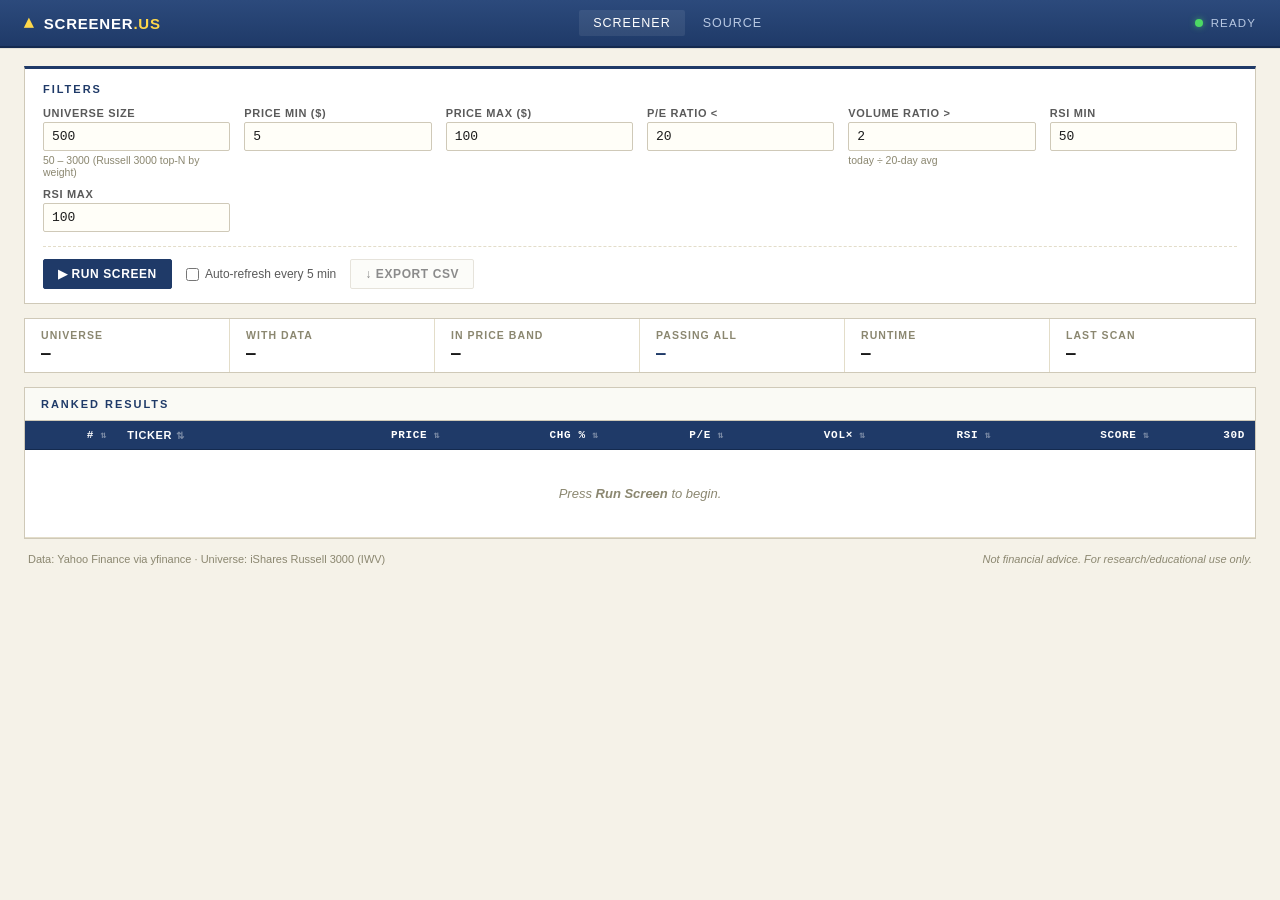
==== templates/index.html @ 5ebdbfc1 "Initial commit" ====
<!doctype html>
<html lang="en">
<head>
  <meta charset="utf-8" />
  <meta name="viewport" content="width=device-width, initial-scale=1" />
  <title>US Stock Screener</title>
  <link rel="stylesheet" href="/static/styles.css" />
</head>
<body>
  <header class="top-bar">
    <div class="brand">
      <span class="logo">▴</span>
      <span class="brand-name">SCREENER<span class="brand-suffix">.US</span></span>
    </div>
    <nav class="top-nav">
      <a class="active" href="/">Screener</a>
      <a href="https://github.com/" target="_blank" rel="noopener">Source</a>
    </nav>
    <div class="status" id="status">
      <span class="dot"></span>
      <span id="status-text">Ready</span>
    </div>
  </header>

  <main class="container">
    <section class="filters">
      <div class="filters-title">FILTERS</div>
      <div class="filter-grid">
        <label class="filter">
          <span class="label">Universe size</span>
          <input type="number" id="universe_size" value="500" min="50" max="3000" step="50" />
          <span class="hint">50 – 3000 (Russell 3000 top-N by weight)</span>
        </label>

        <label class="filter">
          <span class="label">Price min ($)</span>
          <input type="number" id="price_min" value="5" min="0.5" step="0.5" />
        </label>
        <label class="filter">
          <span class="label">Price max ($)</span>
          <input type="number" id="price_max" value="100" min="0.5" step="0.5" />
        </label>

        <label class="filter">
          <span class="label">P/E ratio &lt;</span>
          <input type="number" id="pe_max" value="20" min="1" step="0.5" />
        </label>

        <label class="filter">
          <span class="label">Volume ratio &gt;</span>
          <input type="number" id="vol_ratio_min" value="2" min="1" step="0.1" />
          <span class="hint">today ÷ 20-day avg</span>
        </label>

        <label class="filter">
          <span class="label">RSI min</span>
          <input type="number" id="rsi_min" value="50" min="0" max="100" step="1" />
        </label>
        <label class="filter">
          <span class="label">RSI max</span>
          <input type="number" id="rsi_max" value="100" min="0" max="100" step="1" />
        </label>
      </div>

      <div class="actions">
        <button id="run-btn" class="btn btn-primary">▶ Run Screen</button>
        <label class="checkbox">
          <input type="checkbox" id="auto-refresh" />
          <span>Auto-refresh every 5 min</span>
        </label>
        <button id="export-btn" class="btn btn-secondary" disabled>↓ Export CSV</button>
      </div>
    </section>

    <section class="stats" id="stats">
      <div class="stat"><span class="stat-label">Universe</span><span class="stat-value" id="stat-universe">—</span></div>
      <div class="stat"><span class="stat-label">With data</span><span class="stat-value" id="stat-with-data">—</span></div>
      <div class="stat"><span class="stat-label">In price band</span><span class="stat-value" id="stat-band">—</span></div>
      <div class="stat"><span class="stat-label">Passing all</span><span class="stat-value highlight" id="stat-passing">—</span></div>
      <div class="stat"><span class="stat-label">Runtime</span><span class="stat-value" id="stat-runtime">—</span></div>
      <div class="stat"><span class="stat-label">Last scan</span><span class="stat-value" id="stat-time">—</span></div>
    </section>

    <section class="results">
      <div class="results-header">
        <span class="results-title">RANKED RESULTS</span>
        <span class="results-meta" id="results-meta"></span>
      </div>
      <div class="table-wrap">
        <table id="results-table">
          <thead>
            <tr>
              <th data-sort="rank" class="sortable num">#</th>
              <th data-sort="ticker" class="sortable">Ticker</th>
              <th data-sort="price" class="sortable num">Price</th>
              <th data-sort="change_pct" class="sortable num">Chg %</th>
              <th data-sort="pe_ratio" class="sortable num">P/E</th>
              <th data-sort="volume_ratio" class="sortable num">Vol×</th>
              <th data-sort="rsi" class="sortable num">RSI</th>
              <th data-sort="score" class="sortable num">Score</th>
              <th class="num">30d</th>
            </tr>
          </thead>
          <tbody id="results-tbody">
            <tr class="empty"><td colspan="9">Press <strong>Run Screen</strong> to begin.</td></tr>
          </tbody>
        </table>
      </div>
    </section>

    <footer class="footer">
      <span>Data: Yahoo Finance via yfinance · Universe: iShares Russell 3000 (IWV)</span>
      <span class="disclaimer">Not financial advice. For research/educational use only.</span>
    </footer>
  </main>

  <div id="overlay" class="overlay hidden">
    <div class="overlay-card">
      <div class="overlay-spinner"></div>
      <div class="overlay-text" id="overlay-text">Scanning…</div>
      <div class="overlay-sub" id="overlay-sub">This may take a few minutes</div>
    </div>
  </div>

  <script src="/static/app.js"></script>
</body>
</html>
---- static/styles.css ----
/* ============================================================
   US Stock Screener — Finviz-inspired styling
   - Cream background (#f7f4e9 → softer than pure white)
   - Navy header bar
   - Dense data table with monospace numerics
   - Red / green for price change
   ============================================================ */

:root {
  --bg: #f5f2e8;
  --panel: #ffffff;
  --panel-alt: #fafaf5;
  --border: #cfc9b8;
  --border-soft: #e3ddc9;
  --ink: #1a1a1a;
  --ink-soft: #5a5a5a;
  --muted: #8b8770;

  --nav-bg: #1f3a68;
  --nav-bg-2: #2c4a7c;
  --nav-fg: #ffffff;
  --nav-fg-dim: #b8c8e2;

  --accent: #1f3a68;
  --accent-hover: #2c4a7c;

  --up: #009933;
  --up-bg: #e6f5ea;
  --down: #cc0033;
  --down-bg: #fbe7eb;

  --score-bar: #1f3a68;
  --rsi-bar: #8b7d3a;

  --row-hover: #f0ebd8;
}

* { box-sizing: border-box; }

html, body {
  margin: 0;
  padding: 0;
  background: var(--bg);
  color: var(--ink);
  font-family: "Helvetica Neue", Arial, sans-serif;
  font-size: 13px;
  -webkit-font-smoothing: antialiased;
}

.num,
input[type="number"],
.mono {
  font-family: "SF Mono", Menlo, Consolas, "Courier New", monospace;
  font-variant-numeric: tabular-nums;
}

/* ====== Top bar ====== */
.top-bar {
  display: flex;
  align-items: center;
  justify-content: space-between;
  background: linear-gradient(180deg, var(--nav-bg-2) 0%, var(--nav-bg) 100%);
  color: var(--nav-fg);
  padding: 0 24px;
  height: 48px;
  border-bottom: 2px solid #142a4f;
  box-shadow: 0 1px 0 rgba(0,0,0,0.08);
}

.brand {
  display: flex;
  align-items: center;
  gap: 10px;
  font-weight: 700;
  letter-spacing: 0.06em;
}
.brand .logo {
  font-size: 18px;
  color: #ffd84a;
  transform: translateY(-1px);
}
.brand-name { font-size: 15px; }
.brand-suffix { color: #ffd84a; }

.top-nav { display: flex; gap: 4px; }
.top-nav a {
  color: var(--nav-fg-dim);
  text-decoration: none;
  padding: 6px 14px;
  font-size: 12.5px;
  text-transform: uppercase;
  letter-spacing: 0.08em;
  border-radius: 2px;
}
.top-nav a.active,
.top-nav a:hover {
  color: var(--nav-fg);
  background: rgba(255,255,255,0.08);
}

.status {
  display: flex;
  align-items: center;
  gap: 8px;
  font-size: 11.5px;
  text-transform: uppercase;
  letter-spacing: 0.1em;
  color: var(--nav-fg-dim);
}
.status .dot {
  width: 8px; height: 8px; border-radius: 50%;
  background: #4cd964;
  box-shadow: 0 0 6px rgba(76,217,100,0.6);
}
.status.busy .dot { background: #ffaa33; box-shadow: 0 0 6px rgba(255,170,51,0.7); animation: pulse 1.2s ease-in-out infinite; }
.status.error .dot { background: #ff453a; box-shadow: 0 0 6px rgba(255,69,58,0.6); }
@keyframes pulse {
  0%, 100% { opacity: 1; }
  50% { opacity: 0.4; }
}

/* ====== Container ====== */
.container {
  max-width: 1400px;
  margin: 0 auto;
  padding: 18px 24px 40px;
}

/* ====== Filters ====== */
.filters {
  background: var(--panel);
  border: 1px solid var(--border);
  border-top: 3px solid var(--accent);
  padding: 14px 18px;
  margin-bottom: 14px;
}
.filters-title {
  font-size: 11px;
  font-weight: 700;
  letter-spacing: 0.18em;
  color: var(--accent);
  margin-bottom: 12px;
}
.filter-grid {
  display: grid;
  grid-template-columns: repeat(auto-fit, minmax(160px, 1fr));
  gap: 10px 14px;
}
.filter {
  display: flex;
  flex-direction: column;
  gap: 3px;
}
.filter .label {
  font-size: 11px;
  text-transform: uppercase;
  letter-spacing: 0.06em;
  color: var(--ink-soft);
  font-weight: 600;
}
.filter input[type="number"] {
  border: 1px solid var(--border);
  background: #fffef8;
  padding: 6px 8px;
  font-size: 13px;
  border-radius: 2px;
  color: var(--ink);
  width: 100%;
}
.filter input[type="number"]:focus {
  outline: none;
  border-color: var(--accent);
  box-shadow: 0 0 0 2px rgba(31,58,104,0.15);
}
.filter .hint {
  font-size: 10.5px;
  color: var(--muted);
}

.actions {
  display: flex;
  align-items: center;
  gap: 14px;
  margin-top: 14px;
  padding-top: 12px;
  border-top: 1px dashed var(--border-soft);
}
.btn {
  border: 1px solid var(--border);
  background: var(--panel-alt);
  color: var(--ink);
  font-size: 12px;
  padding: 7px 14px;
  font-weight: 600;
  letter-spacing: 0.05em;
  text-transform: uppercase;
  cursor: pointer;
  border-radius: 2px;
  transition: background 0.1s, color 0.1s, transform 0.05s;
}
.btn:hover:not(:disabled) { background: var(--row-hover); }
.btn:active:not(:disabled) { transform: translateY(1px); }
.btn:disabled { opacity: 0.5; cursor: not-allowed; }

.btn-primary {
  background: var(--accent);
  color: #fff;
  border-color: var(--accent);
}
.btn-primary:hover:not(:disabled) { background: var(--accent-hover); border-color: var(--accent-hover); }

.checkbox {
  display: flex;
  align-items: center;
  gap: 6px;
  font-size: 12px;
  color: var(--ink-soft);
  user-select: none;
}
.checkbox input { margin: 0; }

/* ====== Stats row ====== */
.stats {
  display: flex;
  flex-wrap: wrap;
  gap: 0;
  background: var(--panel);
  border: 1px solid var(--border);
  margin-bottom: 14px;
}
.stat {
  flex: 1 1 140px;
  padding: 10px 16px;
  border-right: 1px solid var(--border-soft);
  display: flex;
  flex-direction: column;
  gap: 2px;
}
.stat:last-child { border-right: none; }
.stat-label {
  font-size: 10.5px;
  text-transform: uppercase;
  letter-spacing: 0.1em;
  color: var(--muted);
  font-weight: 600;
}
.stat-value {
  font-family: "SF Mono", Menlo, Consolas, monospace;
  font-variant-numeric: tabular-nums;
  font-size: 16px;
  font-weight: 700;
  color: var(--ink);
}
.stat-value.highlight { color: var(--accent); }

/* ====== Results table ====== */
.results {
  background: var(--panel);
  border: 1px solid var(--border);
}
.results-header {
  display: flex;
  justify-content: space-between;
  align-items: center;
  padding: 10px 16px;
  background: var(--panel-alt);
  border-bottom: 1px solid var(--border);
}
.results-title {
  font-size: 11px;
  font-weight: 700;
  letter-spacing: 0.18em;
  color: var(--accent);
}
.results-meta {
  font-size: 11.5px;
  color: var(--muted);
}

.table-wrap {
  overflow-x: auto;
  max-height: 65vh;
  overflow-y: auto;
}

table {
  width: 100%;
  border-collapse: collapse;
}

thead th {
  position: sticky;
  top: 0;
  background: var(--accent);
  color: #fff;
  padding: 8px 10px;
  font-size: 11px;
  font-weight: 600;
  letter-spacing: 0.06em;
  text-transform: uppercase;
  text-align: left;
  border-bottom: 1px solid #142a4f;
  white-space: nowrap;
  z-index: 1;
}
thead th.num { text-align: right; }
thead th.sortable { cursor: pointer; user-select: none; }
thead th.sortable:hover { background: var(--accent-hover); }
thead th.sortable::after {
  content: " ⇅";
  opacity: 0.4;
  font-size: 10px;
}
thead th.sort-asc::after { content: " ▲"; opacity: 1; }
thead th.sort-desc::after { content: " ▼"; opacity: 1; }

tbody tr {
  border-bottom: 1px solid var(--border-soft);
}
tbody tr:hover { background: var(--row-hover); }
tbody tr.empty td {
  text-align: center;
  padding: 36px 16px;
  color: var(--muted);
  font-style: italic;
}

tbody td {
  padding: 6px 10px;
  font-size: 13px;
  white-space: nowrap;
}
tbody td.num { text-align: right; }
tbody td.ticker {
  font-weight: 700;
  color: var(--accent);
}
tbody td.ticker a { color: inherit; text-decoration: none; }
tbody td.ticker a:hover { text-decoration: underline; }
tbody td.rank { color: var(--muted); }

.chg-up   { color: var(--up);   font-weight: 600; }
.chg-down { color: var(--down); font-weight: 600; }

/* RSI / Score progress cells */
.bar-cell {
  position: relative;
  min-width: 110px;
}
.bar-cell .bar-track {
  position: absolute;
  inset: 4px 10px;
  background: rgba(0,0,0,0.05);
  border-radius: 1px;
}
.bar-cell .bar-fill {
  position: absolute;
  inset: 0;
  background: var(--score-bar);
  border-radius: 1px;
}
.bar-cell .bar-fill.rsi { background: var(--rsi-bar); }
.bar-cell .bar-value {
  position: relative;
  z-index: 1;
  text-shadow: 0 1px 0 rgba(255,255,255,0.85);
  font-weight: 600;
}

/* Sparkline */
.spark {
  display: inline-block;
  width: 90px;
  height: 22px;
  vertical-align: middle;
}
.spark path {
  fill: none;
  stroke: var(--accent);
  stroke-width: 1.4;
}
.spark .spark-area {
  fill: rgba(31,58,104,0.10);
  stroke: none;
}

/* ====== Footer ====== */
.footer {
  display: flex;
  justify-content: space-between;
  margin-top: 14px;
  font-size: 11px;
  color: var(--muted);
  padding: 0 4px;
}
.footer .disclaimer { font-style: italic; }

/* ====== Overlay (scanning) ====== */
.overlay {
  position: fixed;
  inset: 0;
  background: rgba(20, 20, 20, 0.45);
  display: flex;
  align-items: center;
  justify-content: center;
  z-index: 100;
  backdrop-filter: blur(2px);
}
.overlay.hidden { display: none; }
.overlay-card {
  background: var(--panel);
  border: 1px solid var(--border);
  border-top: 3px solid var(--accent);
  padding: 28px 36px;
  text-align: center;
  min-width: 280px;
  box-shadow: 0 12px 32px rgba(0,0,0,0.2);
}
.overlay-spinner {
  width: 32px; height: 32px;
  border: 3px solid var(--border);
  border-top-color: var(--accent);
  border-radius: 50%;
  margin: 0 auto 14px;
  animation: spin 0.8s linear infinite;
}
@keyframes spin { to { transform: rotate(360deg); } }
.overlay-text {
  font-size: 14px;
  font-weight: 700;
  color: var(--ink);
  margin-bottom: 4px;
}
.overlay-sub {
  font-size: 11.5px;
  color: var(--muted);
}

/* ====== Responsive ====== */
@media (max-width: 720px) {
  .container { padding: 12px; }
  .top-bar { padding: 0 12px; height: 44px; }
  .brand-name { font-size: 13px; }
  .top-nav { display: none; }
  .filter-grid { grid-template-columns: 1fr 1fr; }
  .stats .stat { flex-basis: 50%; border-bottom: 1px solid var(--border-soft); }
  .actions { flex-wrap: wrap; }
  thead th, tbody td { padding: 5px 6px; font-size: 12px; }
}
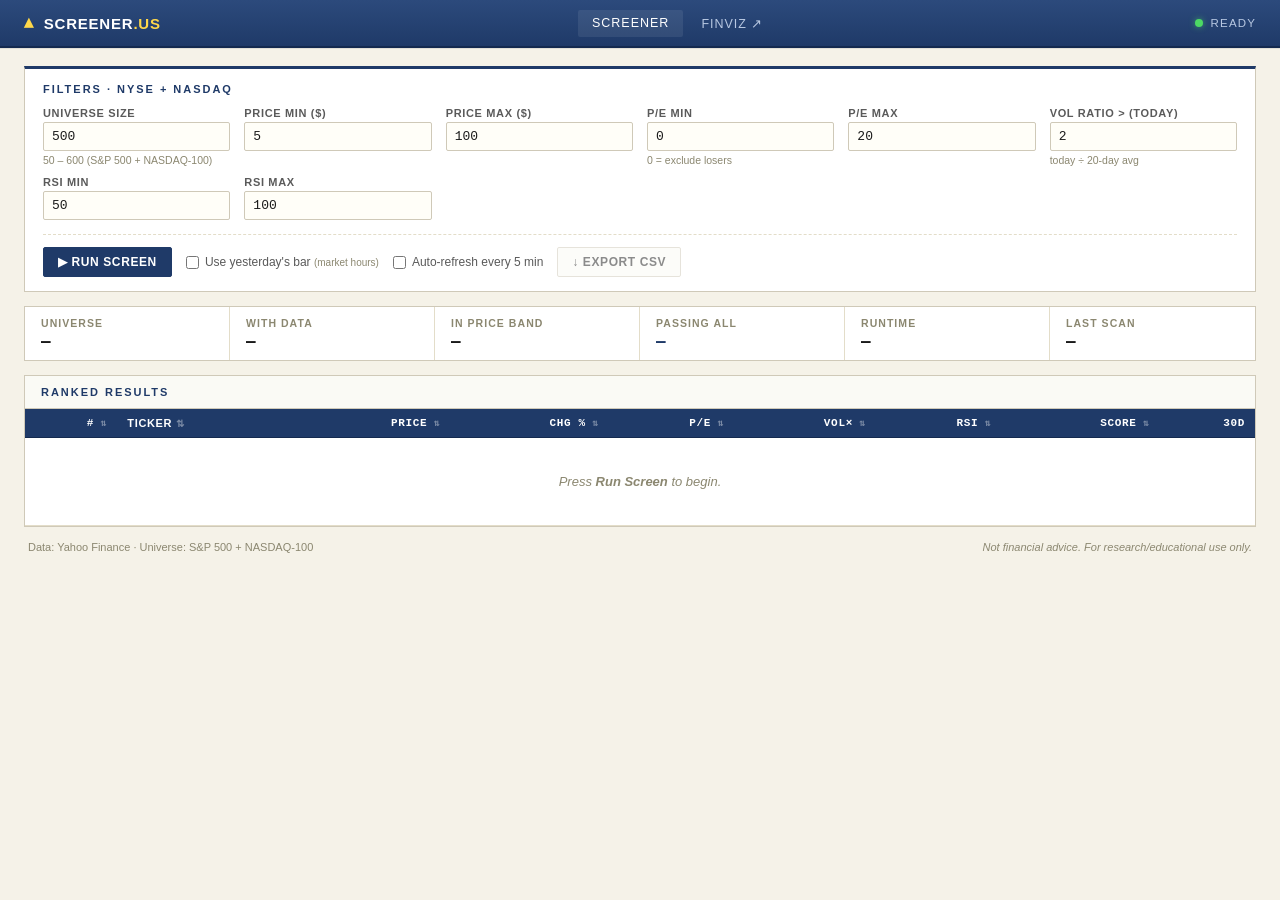
==== commit 5f40928f: "Switch to S&P+NASDAQ universe, add P/E min, add yesterday/today vol toggle" ====
--- a/templates/index.html
+++ b/templates/index.html
@@ -14,7 +14,7 @@
     </div>
     <nav class="top-nav">
       <a class="active" href="/">Screener</a>
-      <a href="https://github.com/" target="_blank" rel="noopener">Source</a>
+      <a href="https://finviz.com/screener.ashx" target="_blank" rel="noopener">Finviz ↗</a>
     </nav>
     <div class="status" id="status">
       <span class="dot"></span>
@@ -24,12 +24,12 @@
 
   <main class="container">
     <section class="filters">
-      <div class="filters-title">FILTERS</div>
+      <div class="filters-title">FILTERS · NYSE + NASDAQ</div>
       <div class="filter-grid">
         <label class="filter">
           <span class="label">Universe size</span>
-          <input type="number" id="universe_size" value="500" min="50" max="3000" step="50" />
-          <span class="hint">50 – 3000 (Russell 3000 top-N by weight)</span>
+          <input type="number" id="universe_size" value="500" min="50" max="600" step="50" />
+          <span class="hint">50 – 600 (S&amp;P 500 + NASDAQ-100)</span>
         </label>
 
         <label class="filter">
@@ -42,14 +42,19 @@
         </label>
 
         <label class="filter">
-          <span class="label">P/E ratio &lt;</span>
-          <input type="number" id="pe_max" value="20" min="1" step="0.5" />
+          <span class="label">P/E min</span>
+          <input type="number" id="pe_min" value="0" min="-100" step="0.5" />
+          <span class="hint">0 = exclude losers</span>
+        </label>
+        <label class="filter">
+          <span class="label">P/E max</span>
+          <input type="number" id="pe_max" value="20" min="0" step="0.5" />
         </label>
 
         <label class="filter">
-          <span class="label">Volume ratio &gt;</span>
-          <input type="number" id="vol_ratio_min" value="2" min="1" step="0.1" />
-          <span class="hint">today ÷ 20-day avg</span>
+          <span class="label">Vol ratio &gt; <span id="vol-label-day">(today)</span></span>
+          <input type="number" id="vol_ratio_min" value="2" min="0.1" step="0.1" />
+          <span class="hint" id="vol-hint">today ÷ 20-day avg</span>
         </label>
 
         <label class="filter">
@@ -64,6 +69,10 @@
 
       <div class="actions">
         <button id="run-btn" class="btn btn-primary">▶ Run Screen</button>
+        <label class="checkbox" title="Use yesterday's complete daily bar instead of today's partial bar. Recommended during US market hours (9:30 AM – 4 PM ET).">
+          <input type="checkbox" id="use_yesterday" />
+          <span>Use yesterday's bar <small style="color:#8b8770">(market hours)</small></span>
+        </label>
         <label class="checkbox">
           <input type="checkbox" id="auto-refresh" />
           <span>Auto-refresh every 5 min</span>
@@ -109,7 +118,7 @@
     </section>
 
     <footer class="footer">
-      <span>Data: Yahoo Finance via yfinance · Universe: iShares Russell 3000 (IWV)</span>
+      <span>Data: Yahoo Finance · Universe: S&amp;P 500 + NASDAQ-100</span>
       <span class="disclaimer">Not financial advice. For research/educational use only.</span>
     </footer>
   </main>
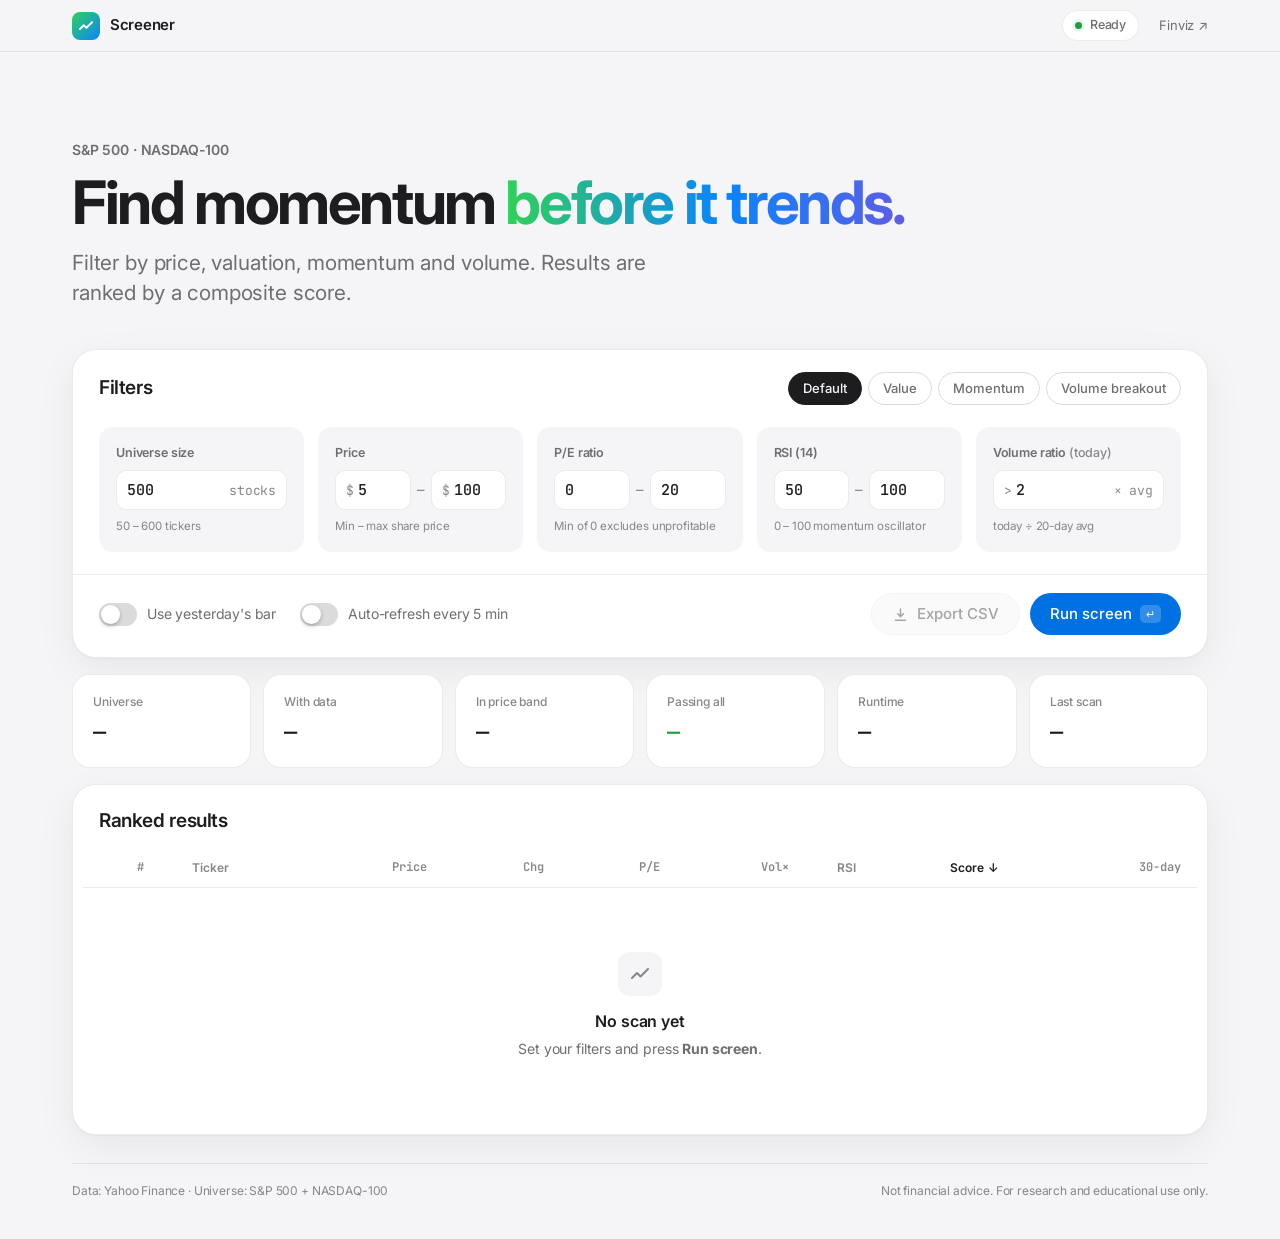
==== commit 7cf6c748: "Add files via upload" ====
--- a/templates/index.html
+++ b/templates/index.html
@@ -3,97 +3,153 @@
 <head>
   <meta charset="utf-8" />
   <meta name="viewport" content="width=device-width, initial-scale=1" />
+  <meta name="color-scheme" content="dark light" />
   <title>US Stock Screener</title>
+  <meta name="description" content="Screen S&P 500 and NASDAQ-100 stocks by price, P/E, RSI and volume, ranked by a composite score." />
+  <link rel="icon" href="data:image/svg+xml,%3Csvg xmlns='http://www.w3.org/2000/svg' viewBox='0 0 32 32'%3E%3Crect width='32' height='32' rx='8' fill='%230a84ff'/%3E%3Cpath d='M7 21l6-6 4 4 8-9' fill='none' stroke='white' stroke-width='3' stroke-linecap='round' stroke-linejoin='round'/%3E%3C/svg%3E" />
+  <link rel="preconnect" href="https://fonts.googleapis.com" />
+  <link rel="preconnect" href="https://fonts.gstatic.com" crossorigin />
+  <link href="https://fonts.googleapis.com/css2?family=Inter:wght@400;500;600;700&family=JetBrains+Mono:wght@400;500&display=swap" rel="stylesheet" />
   <link rel="stylesheet" href="/static/styles.css" />
 </head>
 <body>
-  <header class="top-bar">
-    <div class="brand">
-      <span class="logo">▴</span>
-      <span class="brand-name">SCREENER<span class="brand-suffix">.US</span></span>
-    </div>
-    <nav class="top-nav">
-      <a class="active" href="/">Screener</a>
-      <a href="https://finviz.com/screener.ashx" target="_blank" rel="noopener">Finviz ↗</a>
-    </nav>
-    <div class="status" id="status">
-      <span class="dot"></span>
-      <span id="status-text">Ready</span>
+  <!-- Header -->
+  <header class="topbar">
+    <div class="topbar__inner">
+      <a class="brand" href="/">
+        <span class="brand__mark" aria-hidden="true">
+          <svg viewBox="0 0 24 24"><path d="M4 16l5-5 3.5 3.5L20 7"/></svg>
+        </span>
+        <span class="brand__name">Screener</span>
+      </a>
+      <div class="topbar__right">
+        <div class="status" id="status" role="status" aria-live="polite">
+          <span class="dot"></span>
+          <span id="status-text">Ready</span>
+        </div>
+        <a class="topbar__link" href="https://finviz.com/screener.ashx" target="_blank" rel="noopener">Finviz ↗</a>
+      </div>
     </div>
   </header>
 
   <main class="container">
-    <section class="filters">
-      <div class="filters-title">FILTERS · NYSE + NASDAQ</div>
-      <div class="filter-grid">
-        <label class="filter">
-          <span class="label">Universe size</span>
-          <input type="number" id="universe_size" value="500" min="50" max="600" step="50" />
-          <span class="hint">50 – 600 (S&amp;P 500 + NASDAQ-100)</span>
-        </label>
+    <!-- Intro -->
+    <section class="intro">
+      <p class="eyebrow">S&amp;P 500 · NASDAQ-100</p>
+      <h1>Find momentum <span class="grad">before it trends.</span></h1>
+      <p class="intro__sub">Filter by price, valuation, momentum and volume. Results are ranked by a composite score.</p>
+    </section>
 
-        <label class="filter">
-          <span class="label">Price min ($)</span>
-          <input type="number" id="price_min" value="5" min="0.5" step="0.5" />
-        </label>
-        <label class="filter">
-          <span class="label">Price max ($)</span>
-          <input type="number" id="price_max" value="100" min="0.5" step="0.5" />
-        </label>
-
-        <label class="filter">
-          <span class="label">P/E min</span>
-          <input type="number" id="pe_min" value="0" min="-100" step="0.5" />
-          <span class="hint">0 = exclude losers</span>
-        </label>
-        <label class="filter">
-          <span class="label">P/E max</span>
-          <input type="number" id="pe_max" value="20" min="0" step="0.5" />
-        </label>
-
-        <label class="filter">
-          <span class="label">Vol ratio &gt; <span id="vol-label-day">(today)</span></span>
-          <input type="number" id="vol_ratio_min" value="2" min="0.1" step="0.1" />
-          <span class="hint" id="vol-hint">today ÷ 20-day avg</span>
-        </label>
-
-        <label class="filter">
-          <span class="label">RSI min</span>
-          <input type="number" id="rsi_min" value="50" min="0" max="100" step="1" />
-        </label>
-        <label class="filter">
-          <span class="label">RSI max</span>
-          <input type="number" id="rsi_max" value="100" min="0" max="100" step="1" />
-        </label>
+    <!-- Filters -->
+    <section class="card filters" aria-labelledby="filters-title">
+      <div class="card__head">
+        <h2 id="filters-title">Filters</h2>
+        <div class="presets" role="group" aria-label="Filter presets">
+          <button class="chip is-active" data-preset="default" type="button">Default</button>
+          <button class="chip" data-preset="value" type="button">Value</button>
+          <button class="chip" data-preset="momentum" type="button">Momentum</button>
+          <button class="chip" data-preset="breakout" type="button">Volume breakout</button>
+        </div>
       </div>
 
+      <div class="filter-grid">
+        <div class="fgroup">
+          <span class="fgroup__label">Universe size</span>
+          <div class="field field--solo">
+            <input type="number" id="universe_size" value="500" min="50" max="600" step="50" inputmode="numeric" />
+            <span class="field__unit">stocks</span>
+          </div>
+          <span class="fgroup__hint">50 – 600 tickers</span>
+        </div>
+
+        <div class="fgroup">
+          <span class="fgroup__label">Price</span>
+          <div class="range">
+            <label class="field"><span class="field__unit field__unit--pre">$</span><input type="number" id="price_min" value="5" min="0.5" step="0.5" aria-label="Price min" /></label>
+            <span class="range__dash">–</span>
+            <label class="field"><span class="field__unit field__unit--pre">$</span><input type="number" id="price_max" value="100" min="0.5" step="0.5" aria-label="Price max" /></label>
+          </div>
+          <span class="fgroup__hint">Min – max share price</span>
+        </div>
+
+        <div class="fgroup">
+          <span class="fgroup__label">P/E ratio</span>
+          <div class="range">
+            <label class="field"><input type="number" id="pe_min" value="0" min="-100" step="0.5" aria-label="P/E min" /></label>
+            <span class="range__dash">–</span>
+            <label class="field"><input type="number" id="pe_max" value="20" min="0" step="0.5" aria-label="P/E max" /></label>
+          </div>
+          <span class="fgroup__hint">Min of 0 excludes unprofitable</span>
+        </div>
+
+        <div class="fgroup">
+          <span class="fgroup__label">RSI (14)</span>
+          <div class="range">
+            <label class="field"><input type="number" id="rsi_min" value="50" min="0" max="100" step="1" aria-label="RSI min" /></label>
+            <span class="range__dash">–</span>
+            <label class="field"><input type="number" id="rsi_max" value="100" min="0" max="100" step="1" aria-label="RSI max" /></label>
+          </div>
+          <span class="fgroup__hint">0 – 100 momentum oscillator</span>
+        </div>
+
+        <div class="fgroup">
+          <span class="fgroup__label">Volume ratio <span id="vol-label-day">(today)</span></span>
+          <div class="field field--solo">
+            <span class="field__unit field__unit--pre">&gt;</span>
+            <input type="number" id="vol_ratio_min" value="2" min="0.1" step="0.1" aria-label="Minimum volume ratio" />
+            <span class="field__unit">× avg</span>
+          </div>
+          <span class="fgroup__hint" id="vol-hint">today ÷ 20-day avg</span>
+        </div>
+      </div>
+
+      <p class="form-error" id="form-error" role="alert" hidden></p>
+
       <div class="actions">
-        <button id="run-btn" class="btn btn-primary">▶ Run Screen</button>
-        <label class="checkbox" title="Use yesterday's complete daily bar instead of today's partial bar. Recommended during US market hours (9:30 AM – 4 PM ET).">
-          <input type="checkbox" id="use_yesterday" />
-          <span>Use yesterday's bar <small style="color:#8b8770">(market hours)</small></span>
-        </label>
-        <label class="checkbox">
-          <input type="checkbox" id="auto-refresh" />
-          <span>Auto-refresh every 5 min</span>
-        </label>
-        <button id="export-btn" class="btn btn-secondary" disabled>↓ Export CSV</button>
+        <div class="toggles">
+          <label class="switch" title="Use yesterday's complete daily bar instead of today's partial bar. Recommended during US market hours (9:30 AM – 4 PM ET).">
+            <input type="checkbox" id="use_yesterday" />
+            <span class="switch__track" aria-hidden="true"></span>
+            <span>Use yesterday's bar <small id="market-note"></small></span>
+          </label>
+          <label class="switch">
+            <input type="checkbox" id="auto-refresh" />
+            <span class="switch__track" aria-hidden="true"></span>
+            <span>Auto-refresh every 5 min</span>
+          </label>
+        </div>
+        <div class="buttons">
+          <button id="export-btn" class="btn btn--ghost" type="button" disabled>
+            <svg viewBox="0 0 24 24" aria-hidden="true"><path d="M12 4v11m0 0l-4-4m4 4l4-4M5 20h14"/></svg>
+            Export CSV
+          </button>
+          <button id="run-btn" class="btn btn--primary" type="button">
+            <span class="btn__label">Run screen</span>
+            <kbd>↵</kbd>
+          </button>
+        </div>
       </div>
     </section>
 
-    <section class="stats" id="stats">
-      <div class="stat"><span class="stat-label">Universe</span><span class="stat-value" id="stat-universe">—</span></div>
-      <div class="stat"><span class="stat-label">With data</span><span class="stat-value" id="stat-with-data">—</span></div>
-      <div class="stat"><span class="stat-label">In price band</span><span class="stat-value" id="stat-band">—</span></div>
-      <div class="stat"><span class="stat-label">Passing all</span><span class="stat-value highlight" id="stat-passing">—</span></div>
-      <div class="stat"><span class="stat-label">Runtime</span><span class="stat-value" id="stat-runtime">—</span></div>
-      <div class="stat"><span class="stat-label">Last scan</span><span class="stat-value" id="stat-time">—</span></div>
+    <!-- Stats -->
+    <section class="stats" id="stats" aria-label="Scan summary">
+      <div class="stat"><span class="stat__label">Universe</span><span class="stat__value" id="stat-universe">—</span></div>
+      <div class="stat"><span class="stat__label">With data</span><span class="stat__value" id="stat-with-data">—</span></div>
+      <div class="stat"><span class="stat__label">In price band</span><span class="stat__value" id="stat-band">—</span></div>
+      <div class="stat stat--accent"><span class="stat__label">Passing all</span><span class="stat__value" id="stat-passing">—</span></div>
+      <div class="stat"><span class="stat__label">Runtime</span><span class="stat__value" id="stat-runtime">—</span></div>
+      <div class="stat"><span class="stat__label">Last scan</span><span class="stat__value" id="stat-time">—</span></div>
     </section>
 
-    <section class="results">
-      <div class="results-header">
-        <span class="results-title">RANKED RESULTS</span>
-        <span class="results-meta" id="results-meta"></span>
+    <!-- Results -->
+    <section class="card results" aria-labelledby="results-title">
+      <div class="card__head">
+        <h2 id="results-title">Ranked results</h2>
+        <span class="results__meta" id="results-meta"></span>
+      </div>
+      <div class="progress" id="progress" hidden>
+        <div class="progress__bar"></div>
+        <div class="progress__text"><span id="progress-text">Fetching prices and fundamentals…</span><span id="progress-timer" class="mono">0s</span></div>
       </div>
       <div class="table-wrap">
         <table id="results-table">
@@ -102,16 +158,22 @@
               <th data-sort="rank" class="sortable num">#</th>
               <th data-sort="ticker" class="sortable">Ticker</th>
               <th data-sort="price" class="sortable num">Price</th>
-              <th data-sort="change_pct" class="sortable num">Chg %</th>
+              <th data-sort="change_pct" class="sortable num">Chg</th>
               <th data-sort="pe_ratio" class="sortable num">P/E</th>
               <th data-sort="volume_ratio" class="sortable num">Vol×</th>
-              <th data-sort="rsi" class="sortable num">RSI</th>
-              <th data-sort="score" class="sortable num">Score</th>
-              <th class="num">30d</th>
+              <th data-sort="rsi" class="sortable">RSI</th>
+              <th data-sort="score" class="sortable">Score</th>
+              <th class="num">30-day</th>
             </tr>
           </thead>
           <tbody id="results-tbody">
-            <tr class="empty"><td colspan="9">Press <strong>Run Screen</strong> to begin.</td></tr>
+            <tr class="empty"><td colspan="9">
+              <div class="empty__inner">
+                <svg viewBox="0 0 24 24" aria-hidden="true"><path d="M4 16l5-5 3.5 3.5L20 7"/></svg>
+                <strong>No scan yet</strong>
+                <span>Set your filters and press <b>Run screen</b>.</span>
+              </div>
+            </td></tr>
           </tbody>
         </table>
       </div>
@@ -119,17 +181,11 @@
 
     <footer class="footer">
       <span>Data: Yahoo Finance · Universe: S&amp;P 500 + NASDAQ-100</span>
-      <span class="disclaimer">Not financial advice. For research/educational use only.</span>
+      <span>Not financial advice. For research and educational use only.</span>
     </footer>
   </main>
 
-  <div id="overlay" class="overlay hidden">
-    <div class="overlay-card">
-      <div class="overlay-spinner"></div>
-      <div class="overlay-text" id="overlay-text">Scanning…</div>
-      <div class="overlay-sub" id="overlay-sub">This may take a few minutes</div>
-    </div>
-  </div>
+  <div class="toast" id="toast" role="alert" aria-live="assertive"></div>
 
   <script src="/static/app.js"></script>
 </body>
--- a/static/styles.css
+++ b/static/styles.css
@@ -1,449 +1,572 @@
 /* ============================================================
-   US Stock Screener — Finviz-inspired styling
-   - Cream background (#f7f4e9 → softer than pure white)
-   - Navy header bar
-   - Dense data table with monospace numerics
-   - Red / green for price change
+   US Stock Screener — Apple-inspired styling
+   Dark by default, light when the OS asks for it.
    ============================================================ */
 
 :root {
-  --bg: #f5f2e8;
-  --panel: #ffffff;
-  --panel-alt: #fafaf5;
-  --border: #cfc9b8;
-  --border-soft: #e3ddc9;
-  --ink: #1a1a1a;
-  --ink-soft: #5a5a5a;
-  --muted: #8b8770;
-
-  --nav-bg: #1f3a68;
-  --nav-bg-2: #2c4a7c;
-  --nav-fg: #ffffff;
-  --nav-fg-dim: #b8c8e2;
-
-  --accent: #1f3a68;
-  --accent-hover: #2c4a7c;
-
-  --up: #009933;
-  --up-bg: #e6f5ea;
-  --down: #cc0033;
-  --down-bg: #fbe7eb;
-
-  --score-bar: #1f3a68;
-  --rsi-bar: #8b7d3a;
-
-  --row-hover: #f0ebd8;
-}
-
-* { box-sizing: border-box; }
-
-html, body {
-  margin: 0;
-  padding: 0;
+  --bg: #000;
+  --bg-elev: #111113;
+  --card: #161618;
+  --card-2: #1d1d20;
+  --line: rgba(255, 255, 255, .08);
+  --line-strong: rgba(255, 255, 255, .14);
+  --text: #f5f5f7;
+  --text-2: #a1a1a6;
+  --text-3: #6e6e73;
+
+  --blue: #0a84ff;
+  --blue-hover: #409cff;
+  --up: #30d158;
+  --up-bg: rgba(48, 209, 88, .14);
+  --down: #ff453a;
+  --down-bg: rgba(255, 69, 58, .14);
+  --grad: linear-gradient(90deg, #30d158, #0a84ff 55%, #5e5ce6);
+
+  --radius: 24px;
+  --radius-sm: 14px;
+  --ease: cubic-bezier(.22, 1, .36, 1);
+  --mono: "JetBrains Mono", "SF Mono", ui-monospace, Menlo, Consolas, monospace;
+  --sans: -apple-system, BlinkMacSystemFont, "SF Pro Text", "Inter", "Segoe UI", Roboto, sans-serif;
+  --shadow: 0 1px 0 rgba(255, 255, 255, .04) inset, 0 20px 50px rgba(0, 0, 0, .35);
+}
+
+@media (prefers-color-scheme: light) {
+  :root {
+    --bg: #f5f5f7;
+    --bg-elev: #fbfbfd;
+    --card: #ffffff;
+    --card-2: #f5f5f7;
+    --line: rgba(0, 0, 0, .08);
+    --line-strong: rgba(0, 0, 0, .14);
+    --text: #1d1d1f;
+    --text-2: #6e6e73;
+    --text-3: #86868b;
+    --blue: #0071e3;
+    --blue-hover: #0077ed;
+    --up: #1f9d45;
+    --up-bg: rgba(31, 157, 69, .1);
+    --down: #d70015;
+    --down-bg: rgba(215, 0, 21, .08);
+    --shadow: 0 1px 2px rgba(0, 0, 0, .04), 0 12px 40px rgba(0, 0, 0, .06);
+  }
+}
+
+* { box-sizing: border-box; margin: 0; padding: 0; }
+
+html { scroll-behavior: smooth; }
+
+body {
   background: var(--bg);
-  color: var(--ink);
-  font-family: "Helvetica Neue", Arial, sans-serif;
-  font-size: 13px;
+  color: var(--text);
+  font-family: var(--sans);
+  font-size: 15px;
+  line-height: 1.47;
+  letter-spacing: -0.01em;
   -webkit-font-smoothing: antialiased;
-}
-
+  min-height: 100vh;
+}
+
+a { color: inherit; text-decoration: none; }
+button { font: inherit; color: inherit; }
+svg { display: block; }
+
+.mono,
 .num,
-input[type="number"],
-.mono {
-  font-family: "SF Mono", Menlo, Consolas, "Courier New", monospace;
+input[type="number"] {
+  font-family: var(--mono);
   font-variant-numeric: tabular-nums;
-}
-
-/* ====== Top bar ====== */
-.top-bar {
+  letter-spacing: 0;
+}
+
+.container { max-width: 1180px; margin: 0 auto; padding: 0 22px 40px; }
+
+/* ================= Top bar ================= */
+.topbar {
+  position: sticky;
+  top: 0;
+  z-index: 50;
+  height: 52px;
+  background: color-mix(in srgb, var(--bg) 72%, transparent);
+  backdrop-filter: saturate(180%) blur(20px);
+  -webkit-backdrop-filter: saturate(180%) blur(20px);
+  border-bottom: 1px solid var(--line);
+}
+.topbar__inner {
+  max-width: 1180px;
+  height: 100%;
+  margin: 0 auto;
+  padding: 0 22px;
   display: flex;
   align-items: center;
   justify-content: space-between;
-  background: linear-gradient(180deg, var(--nav-bg-2) 0%, var(--nav-bg) 100%);
-  color: var(--nav-fg);
-  padding: 0 24px;
-  height: 48px;
-  border-bottom: 2px solid #142a4f;
-  box-shadow: 0 1px 0 rgba(0,0,0,0.08);
-}
-
-.brand {
-  display: flex;
-  align-items: center;
-  gap: 10px;
-  font-weight: 700;
-  letter-spacing: 0.06em;
-}
-.brand .logo {
-  font-size: 18px;
-  color: #ffd84a;
-  transform: translateY(-1px);
-}
-.brand-name { font-size: 15px; }
-.brand-suffix { color: #ffd84a; }
-
-.top-nav { display: flex; gap: 4px; }
-.top-nav a {
-  color: var(--nav-fg-dim);
-  text-decoration: none;
-  padding: 6px 14px;
-  font-size: 12.5px;
-  text-transform: uppercase;
-  letter-spacing: 0.08em;
-  border-radius: 2px;
-}
-.top-nav a.active,
-.top-nav a:hover {
-  color: var(--nav-fg);
-  background: rgba(255,255,255,0.08);
-}
+}
+.brand { display: flex; align-items: center; gap: 10px; font-weight: 600; letter-spacing: -0.02em; }
+.brand__mark {
+  width: 28px;
+  height: 28px;
+  border-radius: 8px;
+  display: grid;
+  place-items: center;
+  background: linear-gradient(135deg, #30d158, #0a84ff);
+}
+.brand__mark svg { width: 18px; fill: none; stroke: #fff; stroke-width: 2.6; stroke-linecap: round; stroke-linejoin: round; }
+.topbar__right { display: flex; align-items: center; gap: 20px; }
+.topbar__link { font-size: 13px; color: var(--text-2); transition: color .2s; }
+.topbar__link:hover { color: var(--text); }
 
 .status {
-  display: flex;
+  display: inline-flex;
   align-items: center;
   gap: 8px;
-  font-size: 11.5px;
-  text-transform: uppercase;
-  letter-spacing: 0.1em;
-  color: var(--nav-fg-dim);
-}
-.status .dot {
-  width: 8px; height: 8px; border-radius: 50%;
-  background: #4cd964;
-  box-shadow: 0 0 6px rgba(76,217,100,0.6);
-}
-.status.busy .dot { background: #ffaa33; box-shadow: 0 0 6px rgba(255,170,51,0.7); animation: pulse 1.2s ease-in-out infinite; }
-.status.error .dot { background: #ff453a; box-shadow: 0 0 6px rgba(255,69,58,0.6); }
-@keyframes pulse {
-  0%, 100% { opacity: 1; }
-  50% { opacity: 0.4; }
-}
-
-/* ====== Container ====== */
-.container {
-  max-width: 1400px;
-  margin: 0 auto;
-  padding: 18px 24px 40px;
-}
-
-/* ====== Filters ====== */
-.filters {
-  background: var(--panel);
-  border: 1px solid var(--border);
-  border-top: 3px solid var(--accent);
-  padding: 14px 18px;
-  margin-bottom: 14px;
-}
-.filters-title {
-  font-size: 11px;
+  padding: 5px 12px;
+  border-radius: 980px;
+  background: var(--card);
+  border: 1px solid var(--line);
+  font-size: 12.5px;
+  font-weight: 500;
+  color: var(--text-2);
+}
+.status .dot { width: 7px; height: 7px; border-radius: 50%; background: var(--up); box-shadow: 0 0 0 3px var(--up-bg); }
+.status.busy .dot { background: #ff9f0a; box-shadow: 0 0 0 3px rgba(255, 159, 10, .2); animation: blink 1s ease-in-out infinite; }
+.status.error .dot { background: var(--down); box-shadow: 0 0 0 3px var(--down-bg); }
+
+/* ================= Intro ================= */
+.intro { padding: clamp(48px, 8vw, 88px) 0 clamp(28px, 4vw, 40px); }
+.eyebrow { font-size: 14px; font-weight: 600; color: var(--text-2); margin-bottom: 10px; }
+.intro h1 {
+  font-size: clamp(2.2rem, 5.5vw, 3.75rem);
   font-weight: 700;
-  letter-spacing: 0.18em;
-  color: var(--accent);
-  margin-bottom: 12px;
-}
+  line-height: 1.05;
+  letter-spacing: -0.04em;
+}
+.grad { background: var(--grad); -webkit-background-clip: text; background-clip: text; color: transparent; }
+.intro__sub { margin-top: 14px; font-size: clamp(1.05rem, 1.8vw, 1.3rem); color: var(--text-2); max-width: 46ch; }
+
+/* ================= Cards ================= */
+.card {
+  background: var(--card);
+  border: 1px solid var(--line);
+  border-radius: var(--radius);
+  box-shadow: var(--shadow);
+}
+.card__head {
+  display: flex;
+  align-items: center;
+  justify-content: space-between;
+  flex-wrap: wrap;
+  gap: 12px;
+  padding: 22px 26px 0;
+}
+.card__head h2 { font-size: 19px; font-weight: 600; letter-spacing: -0.02em; }
+
+/* ================= Filters ================= */
+.presets { display: flex; flex-wrap: wrap; gap: 6px; }
+.chip {
+  border: 1px solid var(--line-strong);
+  background: transparent;
+  border-radius: 980px;
+  padding: 6px 14px;
+  font-size: 13px;
+  font-weight: 500;
+  color: var(--text-2);
+  cursor: pointer;
+  transition: background .25s, color .25s, border-color .25s;
+}
+.chip:hover { color: var(--text); border-color: var(--text-3); }
+.chip.is-active { background: var(--text); color: var(--bg); border-color: var(--text); }
+
 .filter-grid {
   display: grid;
-  grid-template-columns: repeat(auto-fit, minmax(160px, 1fr));
-  gap: 10px 14px;
-}
-.filter {
+  grid-template-columns: repeat(5, 1fr);
+  gap: 14px;
+  padding: 22px 26px 6px;
+}
+.fgroup {
   display: flex;
   flex-direction: column;
-  gap: 3px;
-}
-.filter .label {
+  gap: 8px;
+  padding: 16px;
+  background: var(--card-2);
+  border-radius: var(--radius-sm);
+  border: 1px solid transparent;
+  transition: border-color .25s;
+}
+.fgroup:focus-within { border-color: color-mix(in srgb, var(--blue) 55%, transparent); }
+.fgroup__label { font-size: 12.5px; font-weight: 600; color: var(--text-2); }
+.fgroup__label span { font-weight: 500; color: var(--text-3); }
+.fgroup__hint { font-size: 11.5px; color: var(--text-3); }
+
+.range { display: grid; grid-template-columns: 1fr auto 1fr; align-items: center; gap: 6px; }
+.range__dash { color: var(--text-3); }
+
+.field {
+  display: flex;
+  align-items: center;
+  gap: 4px;
+  min-width: 0;
+  padding: 0 10px;
+  height: 40px;
+  border-radius: 10px;
+  background: var(--card);
+  border: 1px solid var(--line);
+  transition: border-color .2s, box-shadow .2s;
+}
+.field:focus-within { border-color: var(--blue); box-shadow: 0 0 0 3px color-mix(in srgb, var(--blue) 25%, transparent); }
+.field.is-invalid { border-color: var(--down); box-shadow: 0 0 0 3px var(--down-bg); }
+.field__unit { font-family: var(--mono); font-size: 13px; color: var(--text-3); }
+.field input {
+  flex: 1;
+  min-width: 0;
+  width: 100%;
+  border: 0;
+  outline: 0;
+  background: transparent;
+  color: var(--text);
+  font-size: 15px;
+  font-weight: 500;
+}
+.field input::-webkit-inner-spin-button,
+.field input::-webkit-outer-spin-button { -webkit-appearance: none; margin: 0; }
+.field input[type="number"] { -moz-appearance: textfield; appearance: textfield; }
+
+.form-error {
+  margin: 10px 26px 0;
+  padding: 10px 14px;
+  border-radius: 10px;
+  background: var(--down-bg);
+  color: var(--down);
+  font-size: 13px;
+  font-weight: 500;
+}
+
+.actions {
+  display: flex;
+  align-items: center;
+  justify-content: space-between;
+  flex-wrap: wrap;
+  gap: 16px;
+  padding: 18px 26px 22px;
+  margin-top: 16px;
+  border-top: 1px solid var(--line);
+}
+.toggles { display: flex; flex-wrap: wrap; gap: 8px 24px; }
+.buttons { display: flex; gap: 10px; }
+
+/* iOS-style switch */
+.switch { display: inline-flex; align-items: center; gap: 10px; font-size: 14px; color: var(--text-2); cursor: pointer; user-select: none; }
+.switch input { position: absolute; opacity: 0; pointer-events: none; }
+.switch__track {
+  position: relative;
+  flex: none;
+  width: 38px;
+  height: 23px;
+  border-radius: 980px;
+  background: var(--line-strong);
+  transition: background .3s var(--ease);
+}
+.switch__track::after {
+  content: "";
+  position: absolute;
+  top: 2px;
+  left: 2px;
+  width: 19px;
+  height: 19px;
+  border-radius: 50%;
+  background: #fff;
+  box-shadow: 0 2px 4px rgba(0, 0, 0, .25);
+  transition: transform .3s var(--ease);
+}
+.switch input:checked + .switch__track { background: var(--up); }
+.switch input:checked + .switch__track::after { transform: translateX(15px); }
+.switch input:focus-visible + .switch__track { outline: 2px solid var(--blue); outline-offset: 2px; }
+.switch small { color: var(--text-3); font-size: 12px; }
+
+/* Buttons */
+.btn {
+  display: inline-flex;
+  align-items: center;
+  gap: 8px;
+  height: 42px;
+  padding: 0 20px;
+  border-radius: 980px;
+  border: 0;
+  font-size: 15px;
+  font-weight: 500;
+  cursor: pointer;
+  transition: background .25s, opacity .25s, transform .2s var(--ease);
+}
+.btn:active:not(:disabled) { transform: scale(.97); }
+.btn:disabled { opacity: .4; cursor: not-allowed; }
+.btn svg { width: 17px; fill: none; stroke: currentColor; stroke-width: 2; stroke-linecap: round; stroke-linejoin: round; }
+.btn--primary { background: var(--blue); color: #fff; }
+.btn--primary:hover:not(:disabled) { background: var(--blue-hover); }
+.btn--ghost { background: var(--card-2); color: var(--text); border: 1px solid var(--line); }
+.btn--ghost:hover:not(:disabled) { border-color: var(--line-strong); }
+.btn kbd {
+  font-family: var(--mono);
   font-size: 11px;
-  text-transform: uppercase;
-  letter-spacing: 0.06em;
-  color: var(--ink-soft);
-  font-weight: 600;
-}
-.filter input[type="number"] {
-  border: 1px solid var(--border);
-  background: #fffef8;
-  padding: 6px 8px;
-  font-size: 13px;
-  border-radius: 2px;
-  color: var(--ink);
-  width: 100%;
-}
-.filter input[type="number"]:focus {
-  outline: none;
-  border-color: var(--accent);
-  box-shadow: 0 0 0 2px rgba(31,58,104,0.15);
-}
-.filter .hint {
-  font-size: 10.5px;
-  color: var(--muted);
-}
-
-.actions {
-  display: flex;
-  align-items: center;
-  gap: 14px;
-  margin-top: 14px;
-  padding-top: 12px;
-  border-top: 1px dashed var(--border-soft);
-}
-.btn {
-  border: 1px solid var(--border);
-  background: var(--panel-alt);
-  color: var(--ink);
-  font-size: 12px;
-  padding: 7px 14px;
-  font-weight: 600;
-  letter-spacing: 0.05em;
-  text-transform: uppercase;
-  cursor: pointer;
-  border-radius: 2px;
-  transition: background 0.1s, color 0.1s, transform 0.05s;
-}
-.btn:hover:not(:disabled) { background: var(--row-hover); }
-.btn:active:not(:disabled) { transform: translateY(1px); }
-.btn:disabled { opacity: 0.5; cursor: not-allowed; }
-
-.btn-primary {
-  background: var(--accent);
-  color: #fff;
-  border-color: var(--accent);
-}
-.btn-primary:hover:not(:disabled) { background: var(--accent-hover); border-color: var(--accent-hover); }
-
-.checkbox {
-  display: flex;
-  align-items: center;
+  padding: 1px 6px;
+  border-radius: 5px;
+  background: rgba(255, 255, 255, .2);
+}
+.btn.is-loading .btn__label::before {
+  content: "";
+  display: inline-block;
+  width: 13px;
+  height: 13px;
+  margin-right: 8px;
+  vertical-align: -2px;
+  border-radius: 50%;
+  border: 2px solid rgba(255, 255, 255, .35);
+  border-top-color: #fff;
+  animation: spin .7s linear infinite;
+}
+
+/* ================= Stats ================= */
+.stats {
+  display: grid;
+  grid-template-columns: repeat(6, 1fr);
+  gap: 12px;
+  margin: 16px 0;
+}
+.stat {
+  display: flex;
+  flex-direction: column;
   gap: 6px;
-  font-size: 12px;
-  color: var(--ink-soft);
-  user-select: none;
-}
-.checkbox input { margin: 0; }
-
-/* ====== Stats row ====== */
-.stats {
-  display: flex;
-  flex-wrap: wrap;
-  gap: 0;
-  background: var(--panel);
-  border: 1px solid var(--border);
-  margin-bottom: 14px;
-}
-.stat {
-  flex: 1 1 140px;
-  padding: 10px 16px;
-  border-right: 1px solid var(--border-soft);
-  display: flex;
-  flex-direction: column;
-  gap: 2px;
-}
-.stat:last-child { border-right: none; }
-.stat-label {
-  font-size: 10.5px;
-  text-transform: uppercase;
-  letter-spacing: 0.1em;
-  color: var(--muted);
-  font-weight: 600;
-}
-.stat-value {
-  font-family: "SF Mono", Menlo, Consolas, monospace;
-  font-variant-numeric: tabular-nums;
-  font-size: 16px;
-  font-weight: 700;
-  color: var(--ink);
-}
-.stat-value.highlight { color: var(--accent); }
-
-/* ====== Results table ====== */
-.results {
-  background: var(--panel);
-  border: 1px solid var(--border);
-}
-.results-header {
-  display: flex;
-  justify-content: space-between;
-  align-items: center;
-  padding: 10px 16px;
-  background: var(--panel-alt);
-  border-bottom: 1px solid var(--border);
-}
-.results-title {
-  font-size: 11px;
-  font-weight: 700;
-  letter-spacing: 0.18em;
-  color: var(--accent);
-}
-.results-meta {
-  font-size: 11.5px;
-  color: var(--muted);
-}
-
-.table-wrap {
-  overflow-x: auto;
-  max-height: 65vh;
-  overflow-y: auto;
-}
-
-table {
-  width: 100%;
-  border-collapse: collapse;
-}
+  padding: 18px 20px;
+  background: var(--card);
+  border: 1px solid var(--line);
+  border-radius: 18px;
+}
+.stat__label { font-size: 12px; font-weight: 500; color: var(--text-3); }
+.stat__value { font-family: var(--mono); font-size: 22px; font-weight: 500; letter-spacing: -0.02em; }
+.stat--accent .stat__value { color: var(--up); }
+.stat__value.pop { animation: pop .5s var(--ease); }
+
+/* ================= Results ================= */
+.results { overflow: hidden; }
+.results__meta { font-size: 13px; color: var(--text-3); }
+
+.progress { padding: 16px 26px 0; }
+.progress__bar {
+  position: relative;
+  height: 4px;
+  border-radius: 4px;
+  background: var(--line);
+  overflow: hidden;
+}
+.progress__bar::after {
+  content: "";
+  position: absolute;
+  inset: 0;
+  width: 35%;
+  border-radius: 4px;
+  background: var(--grad);
+  animation: indeterminate 1.4s var(--ease) infinite;
+}
+.progress__text { display: flex; justify-content: space-between; margin-top: 8px; font-size: 12.5px; color: var(--text-3); }
+
+.table-wrap { overflow-x: auto; padding: 14px 10px 10px; }
+table { width: 100%; border-collapse: separate; border-spacing: 0; font-size: 14px; }
 
 thead th {
   position: sticky;
   top: 0;
-  background: var(--accent);
-  color: #fff;
-  padding: 8px 10px;
-  font-size: 11px;
+  padding: 10px 16px;
+  text-align: left;
+  font-size: 12px;
   font-weight: 600;
-  letter-spacing: 0.06em;
-  text-transform: uppercase;
-  text-align: left;
-  border-bottom: 1px solid #142a4f;
+  color: var(--text-3);
   white-space: nowrap;
-  z-index: 1;
+  border-bottom: 1px solid var(--line);
+  background: var(--card);
+  font-family: var(--sans);
+  letter-spacing: 0;
+  user-select: none;
 }
 thead th.num { text-align: right; }
-thead th.sortable { cursor: pointer; user-select: none; }
-thead th.sortable:hover { background: var(--accent-hover); }
-thead th.sortable::after {
-  content: " ⇅";
-  opacity: 0.4;
-  font-size: 10px;
-}
-thead th.sort-asc::after { content: " ▲"; opacity: 1; }
-thead th.sort-desc::after { content: " ▼"; opacity: 1; }
-
-tbody tr {
-  border-bottom: 1px solid var(--border-soft);
-}
-tbody tr:hover { background: var(--row-hover); }
-tbody tr.empty td {
-  text-align: center;
-  padding: 36px 16px;
-  color: var(--muted);
-  font-style: italic;
-}
-
-tbody td {
-  padding: 6px 10px;
+th.sortable { cursor: pointer; transition: color .2s; }
+th.sortable:hover { color: var(--text); }
+th.sortable::after { content: ""; display: inline-block; width: 1em; margin-left: 4px; opacity: 0; transition: opacity .2s; }
+th.sort-asc, th.sort-desc { color: var(--text); }
+th.sort-asc::after { content: "↑"; opacity: 1; }
+th.sort-desc::after { content: "↓"; opacity: 1; }
+
+tbody td { padding: 12px 16px; border-bottom: 1px solid var(--line); white-space: nowrap; }
+tbody td.num { text-align: right; }
+tbody tr:last-child td { border-bottom: 0; }
+tbody tr:not(.empty):not(.skeleton) { transition: background .2s; }
+tbody tr:not(.empty):not(.skeleton):hover td { background: var(--card-2); }
+tbody tr:hover td:first-child { border-radius: 12px 0 0 12px; }
+tbody tr:hover td:last-child { border-radius: 0 12px 12px 0; }
+tbody tr.row-in { animation: rowIn .5s var(--ease) both; animation-delay: calc(var(--i, 0) * 25ms); }
+
+.rank { color: var(--text-3); }
+.ticker a { font-weight: 600; letter-spacing: -0.01em; transition: color .2s; }
+.ticker a:hover { color: var(--blue); }
+
+.chg {
+  display: inline-block;
+  min-width: 72px;
+  padding: 3px 8px;
+  border-radius: 7px;
+  text-align: right;
+  font-family: var(--mono);
   font-size: 13px;
-  white-space: nowrap;
-}
-tbody td.num { text-align: right; }
-tbody td.ticker {
-  font-weight: 700;
-  color: var(--accent);
-}
-tbody td.ticker a { color: inherit; text-decoration: none; }
-tbody td.ticker a:hover { text-decoration: underline; }
-tbody td.rank { color: var(--muted); }
-
-.chg-up   { color: var(--up);   font-weight: 600; }
-.chg-down { color: var(--down); font-weight: 600; }
-
-/* RSI / Score progress cells */
-.bar-cell {
-  position: relative;
-  min-width: 110px;
-}
-.bar-cell .bar-track {
-  position: absolute;
-  inset: 4px 10px;
-  background: rgba(0,0,0,0.05);
-  border-radius: 1px;
-}
-.bar-cell .bar-fill {
-  position: absolute;
-  inset: 0;
-  background: var(--score-bar);
-  border-radius: 1px;
-}
-.bar-cell .bar-fill.rsi { background: var(--rsi-bar); }
-.bar-cell .bar-value {
-  position: relative;
-  z-index: 1;
-  text-shadow: 0 1px 0 rgba(255,255,255,0.85);
-  font-weight: 600;
-}
-
-/* Sparkline */
-.spark {
-  display: inline-block;
-  width: 90px;
-  height: 22px;
-  vertical-align: middle;
-}
-.spark path {
+  font-weight: 500;
+}
+.chg-up { color: var(--up); background: var(--up-bg); }
+.chg-down { color: var(--down); background: var(--down-bg); }
+
+.bar-cell { display: flex; align-items: center; gap: 10px; min-width: 130px; }
+.bar-track { flex: 1; height: 6px; border-radius: 6px; background: var(--line); overflow: hidden; }
+.bar-fill { height: 100%; border-radius: 6px; background: var(--grad); transform-origin: left; animation: grow .9s var(--ease) both; }
+.bar-fill.rsi { background: linear-gradient(90deg, #5e5ce6, #bf5af2); }
+.bar-value { min-width: 38px; text-align: right; font-size: 13px; color: var(--text-2); }
+
+.spark { width: 96px; height: 26px; margin-left: auto; overflow: visible; }
+.spark path { fill: none; stroke-width: 1.6; stroke-linecap: round; stroke-linejoin: round; vector-effect: non-scaling-stroke; }
+.spark.up path:last-child { stroke: var(--up); }
+.spark.down path:last-child { stroke: var(--down); }
+.spark .spark-area { stroke: none; }
+.spark.up .spark-area { fill: var(--up-bg); }
+.spark.down .spark-area { fill: var(--down-bg); }
+
+/* Empty + skeleton */
+tr.empty td { padding: 64px 16px; text-align: center; border: 0; white-space: normal; }
+.empty__inner { display: flex; flex-direction: column; align-items: center; gap: 6px; color: var(--text-2); }
+.empty__inner svg {
+  width: 44px;
+  height: 44px;
+  margin-bottom: 8px;
+  padding: 10px;
+  border-radius: 12px;
+  background: var(--card-2);
   fill: none;
-  stroke: var(--accent);
-  stroke-width: 1.4;
-}
-.spark .spark-area {
-  fill: rgba(31,58,104,0.10);
-  stroke: none;
-}
-
-/* ====== Footer ====== */
+  stroke: var(--text-3);
+  stroke-width: 2;
+  stroke-linecap: round;
+  stroke-linejoin: round;
+}
+.empty__inner strong { color: var(--text); font-size: 16px; font-weight: 600; }
+.empty__inner span { font-size: 14px; }
+
+.skeleton td { border-bottom: 1px solid var(--line); }
+.sk {
+  display: block;
+  height: 12px;
+  border-radius: 6px;
+  background: linear-gradient(90deg, var(--line) 0%, var(--line-strong) 50%, var(--line) 100%);
+  background-size: 200% 100%;
+  animation: shimmer 1.3s ease-in-out infinite;
+}
+.sk--sm { width: 24px; }
+.sk--md { width: 56px; }
+.sk--lg { width: 110px; }
+td.num .sk { margin-left: auto; }
+
+/* ================= Toast ================= */
+.toast {
+  position: fixed;
+  left: 50%;
+  bottom: 28px;
+  z-index: 100;
+  max-width: calc(100vw - 44px);
+  padding: 12px 18px;
+  border-radius: 14px;
+  background: color-mix(in srgb, var(--card-2) 88%, transparent);
+  border: 1px solid var(--line-strong);
+  backdrop-filter: blur(20px);
+  -webkit-backdrop-filter: blur(20px);
+  box-shadow: 0 20px 40px rgba(0, 0, 0, .3);
+  font-size: 14px;
+  font-weight: 500;
+  opacity: 0;
+  transform: translate(-50%, 16px);
+  pointer-events: none;
+  transition: opacity .35s var(--ease), transform .35s var(--ease);
+}
+.toast.is-shown { opacity: 1; transform: translate(-50%, 0); }
+.toast.is-error { color: var(--down); }
+
+/* ================= Footer ================= */
 .footer {
   display: flex;
   justify-content: space-between;
-  margin-top: 14px;
-  font-size: 11px;
-  color: var(--muted);
-  padding: 0 4px;
-}
-.footer .disclaimer { font-style: italic; }
-
-/* ====== Overlay (scanning) ====== */
-.overlay {
-  position: fixed;
-  inset: 0;
-  background: rgba(20, 20, 20, 0.45);
-  display: flex;
-  align-items: center;
-  justify-content: center;
-  z-index: 100;
-  backdrop-filter: blur(2px);
-}
-.overlay.hidden { display: none; }
-.overlay-card {
-  background: var(--panel);
-  border: 1px solid var(--border);
-  border-top: 3px solid var(--accent);
-  padding: 28px 36px;
-  text-align: center;
-  min-width: 280px;
-  box-shadow: 0 12px 32px rgba(0,0,0,0.2);
-}
-.overlay-spinner {
-  width: 32px; height: 32px;
-  border: 3px solid var(--border);
-  border-top-color: var(--accent);
-  border-radius: 50%;
-  margin: 0 auto 14px;
-  animation: spin 0.8s linear infinite;
-}
+  flex-wrap: wrap;
+  gap: 8px;
+  margin-top: 28px;
+  padding-top: 18px;
+  border-top: 1px solid var(--line);
+  font-size: 12px;
+  color: var(--text-3);
+}
+
+/* ================= Responsive ================= */
+@media (max-width: 1060px) {
+  .filter-grid { grid-template-columns: repeat(3, 1fr); }
+  .stats { grid-template-columns: repeat(3, 1fr); }
+}
+
+@media (max-width: 720px) {
+  .filter-grid { grid-template-columns: 1fr 1fr; padding: 18px 18px 4px; }
+  .fgroup:first-child { grid-column: 1 / -1; }
+  .card__head { padding: 18px 18px 0; }
+  .actions { padding: 16px 18px 18px; }
+  .buttons { width: 100%; }
+  .buttons .btn { flex: 1; justify-content: center; }
+  .btn kbd { display: none; }
+  .form-error { margin: 10px 18px 0; }
+  .progress { padding: 14px 18px 0; }
+  .topbar__link { display: none; }
+
+  /* Table → stacked cards */
+  .table-wrap { padding: 10px; }
+  thead { display: none; }
+  tbody tr:not(.empty):not(.skeleton) {
+    display: grid;
+    grid-template-columns: auto 1fr auto;
+    gap: 6px 12px;
+    align-items: center;
+    padding: 14px;
+    margin-bottom: 8px;
+    border-radius: 16px;
+    background: var(--card-2);
+  }
+  tbody tr td { padding: 0; border: 0; }
+  tbody tr:not(.empty):not(.skeleton):hover td { background: transparent; }
+  td.rank { grid-row: span 2; }
+  td.ticker a { font-size: 17px; }
+  td[data-label] { display: flex; justify-content: space-between; grid-column: 1 / -1; font-size: 13px; }
+  td[data-label]::before { content: attr(data-label); color: var(--text-3); font-family: var(--sans); }
+  td.cell-price { grid-column: auto; justify-self: end; }
+  td.cell-price::before { content: none; }
+  td.cell-chg { grid-column: 2 / -1; justify-content: flex-end; }
+  td.cell-chg::before { content: none; }
+  td.cell-spark { grid-column: 1 / -1; }
+  td.cell-spark::before { content: none; }
+  .spark { width: 100%; height: 34px; }
+  .bar-cell { min-width: 0; width: 60%; }
+  tbody tr.skeleton { display: block; padding: 10px 4px; }
+  tbody tr.skeleton td { display: none; }
+  tbody tr.skeleton td:nth-child(2) { display: block; }
+}
+
+@media (max-width: 420px) {
+  .filter-grid { grid-template-columns: 1fr; }
+  .stats { grid-template-columns: 1fr 1fr; }
+}
+
+/* ================= Keyframes ================= */
 @keyframes spin { to { transform: rotate(360deg); } }
-.overlay-text {
-  font-size: 14px;
-  font-weight: 700;
-  color: var(--ink);
-  margin-bottom: 4px;
-}
-.overlay-sub {
-  font-size: 11.5px;
-  color: var(--muted);
-}
-
-/* ====== Responsive ====== */
-@media (max-width: 720px) {
-  .container { padding: 12px; }
-  .top-bar { padding: 0 12px; height: 44px; }
-  .brand-name { font-size: 13px; }
-  .top-nav { display: none; }
-  .filter-grid { grid-template-columns: 1fr 1fr; }
-  .stats .stat { flex-basis: 50%; border-bottom: 1px solid var(--border-soft); }
-  .actions { flex-wrap: wrap; }
-  thead th, tbody td { padding: 5px 6px; font-size: 12px; }
-}
+@keyframes blink { 50% { opacity: .35; } }
+@keyframes shimmer { from { background-position: 100% 0; } to { background-position: -100% 0; } }
+@keyframes indeterminate { from { transform: translateX(-100%); } to { transform: translateX(290%); } }
+@keyframes rowIn { from { opacity: 0; transform: translateY(8px); } to { opacity: 1; transform: none; } }
+@keyframes grow { from { transform: scaleX(0); } to { transform: scaleX(1); } }
+@keyframes pop { 0% { transform: scale(.9); opacity: .4; } 100% { transform: none; opacity: 1; } }
+
+@media (prefers-reduced-motion: reduce) {
+  *, *::before, *::after { animation-duration: .01ms !important; animation-iteration-count: 1 !important; transition-duration: .01ms !important; }
+  html { scroll-behavior: auto; }
+}
